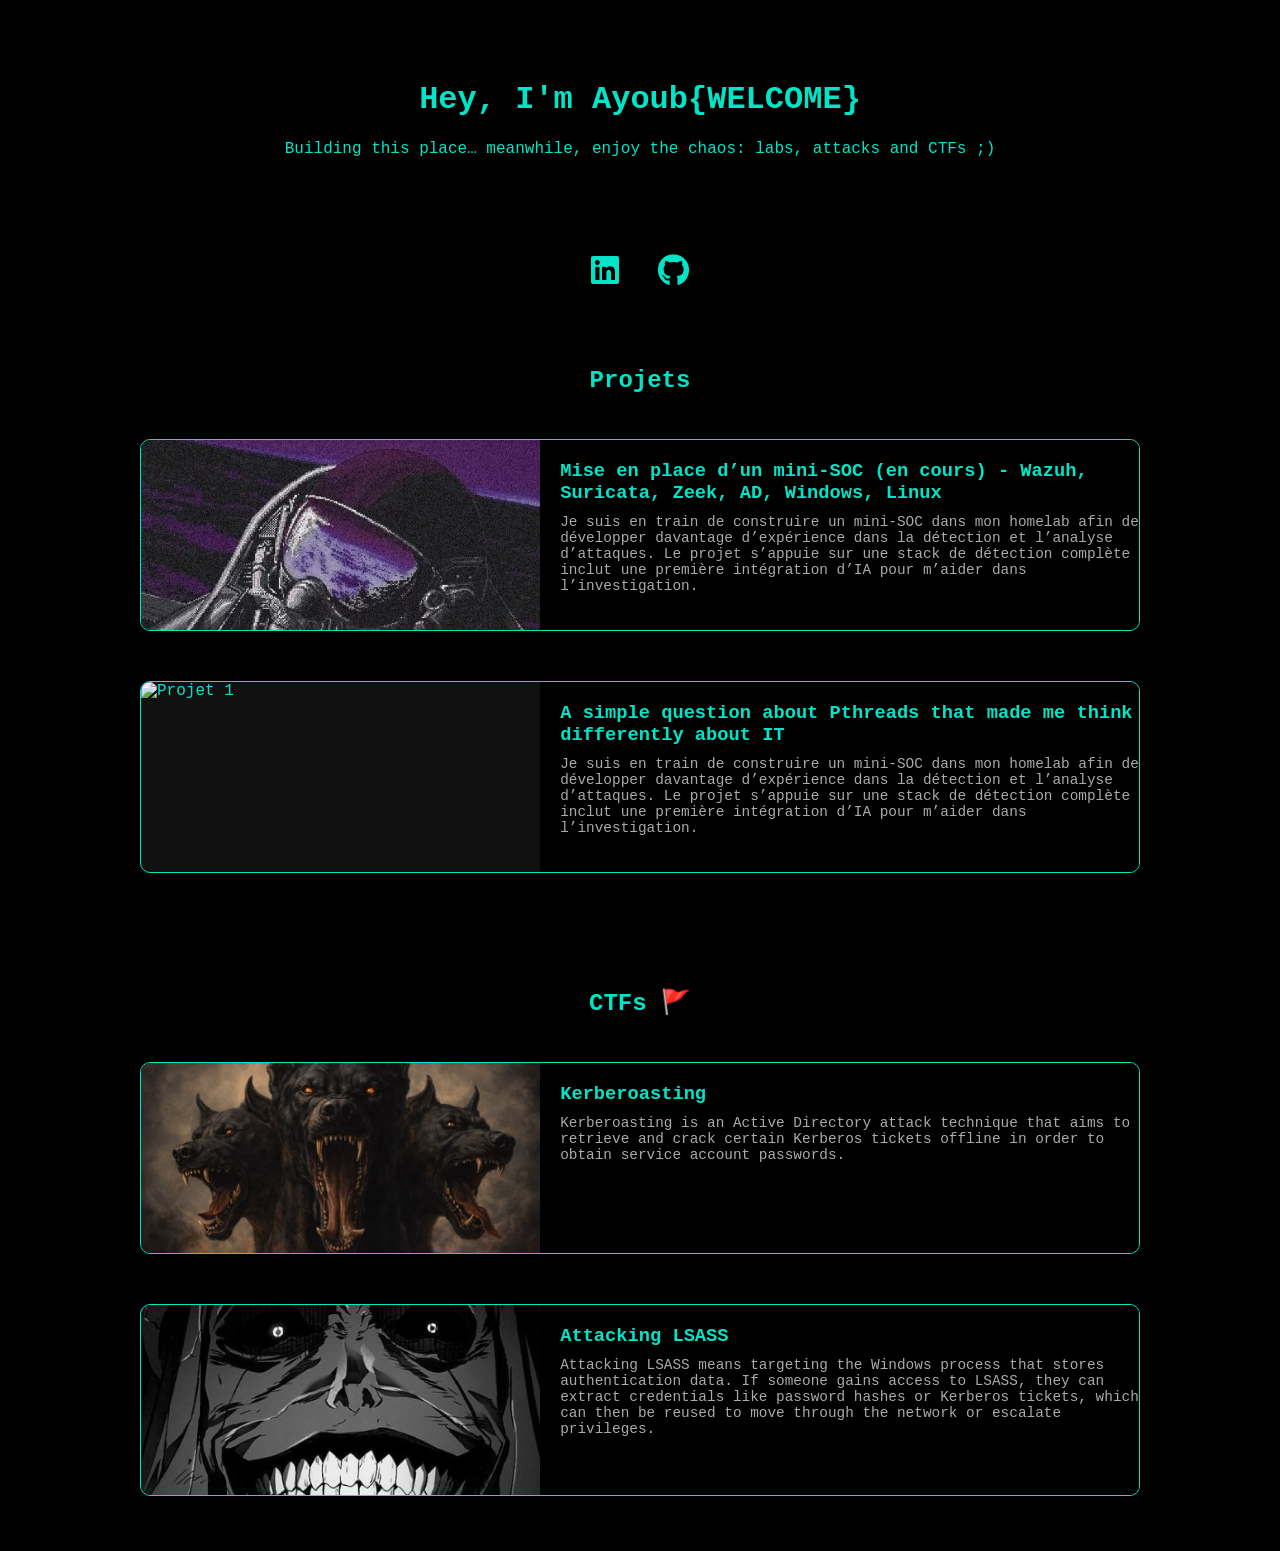
==== index.html @ e1ca1697 "Update" ====
<!DOCTYPE html>
<html lang="fr">
<head>
  <meta charset="UTF-8" />
  <link rel="icon" href="images/icone.jpg" type="image/png">   
  <title>Mon Portfolio Cyber</title>
  <link rel="stylesheet" href="stylr.css" />
  <link rel="stylesheet" href="https://cdnjs.cloudflare.com/ajax/libs/font-awesome/6.0.0/css/all.min.css" />
</head>
<body>
  <!-- Bienvenue -->
  <div class="welcome">
    <h1 class="typewriter">Hey, I'm Ayoub{WELCOME} </h1>   
    <p>Building this place… meanwhile, enjoy the chaos: labs, attacks and CTFs ;)</p>
  </div>

  <!-- Icônes dynamiques -->
  <div class="social-icons">
    <a href="https://www.linkedin.com/in/ayoub-kb/" target="_blank"><i class="fab fa-linkedin"></i></a>
    <a href="https://github.com/AYOUB-KB" target="_blank"><i class="fab fa-github"></i></a>
  </div>

  <!-- Section Projets -->
  <section id="projets" class="section">
    <h2>Projets</h2>
    <div class="cards">
      <div class="card" onclick="window.location='projets/projet.html'">
        <div class="card-image">
          <img src="images/1.png" alt="Projet 1" />
        </div>
        <div class="card-desc">
          <h3>Mise en place d’un mini‑SOC (en cours) - Wazuh, Suricata, Zeek, AD, Windows, Linux</h3>
          <p>Je suis en train de construire un mini‑SOC dans mon homelab afin de développer davantage d’expérience dans la détection et l’analyse d’attaques. Le projet s’appuie sur une stack de détection complète et inclut une première intégration d’IA pour m’aider dans l’investigation.</p>
        </div>
      </div>

       <div class="card" onclick="window.location='projets/article.html'">
        <div class="card-image">
          <img src="images/5.png" alt="Projet 1" />
        </div>
        <div class="card-desc">
          <h3>A simple question about Pthreads that made me think differently about IT</h3>
          <p>Je suis en train de construire un mini‑SOC dans mon homelab afin de développer davantage d’expérience dans la détection et l’analyse d’attaques. Le projet s’appuie sur une stack de détection complète et inclut une première intégration d’IA pour m’aider dans l’investigation.</p>
        </div>
       </div>
     
    </div>
  </section>

  <!-- Section CTF -->
  <section id="ctfs" class="section">
    <h2>CTFs 🚩 </h2>
    <div class="cards">
      <div class="card" onclick="window.location='ctfs/ctf1.html'">
        <div class="card-image">
          <img src="images/6.png" alt="CTF 1" />
        </div>
        <div class="card-desc">
          <h3>Kerberoasting</h3>
          <p>Kerberoasting is an Active Directory attack technique that aims to retrieve and crack certain Kerberos tickets offline in order to obtain service account passwords.</p>
        </div>
      </div>
      <div class="card" onclick="window.location='ctfs/ctf2.html'">
        <div class="card-image">
          <img src="images/7.png" alt="CTF 2" />
        </div>
        <div class="card-desc">
          <h3>Attacking LSASS</h3>
          <p>Attacking LSASS means targeting the Windows process that stores authentication data. If someone gains access to LSASS, they can extract credentials like password hashes or Kerberos tickets, which can then be reused to move through the network or escalate privileges.</p>
        </div>
      </div>
    </div>
  </section>
</body>
</html>
---- stylr.css ----
body {
  background: #000;
  color: #00e5c8;
  font-family: 'Courier New', monospace;
  margin: 0;
  padding: 0;
}

/* Bienvenue */
.welcome {
  text-align: center;
  padding: 60px 20px;
  animation: fadeIn 2s ease-in-out;
}

@keyframes fadeIn {
  from { opacity: 0; transform: translateY(20px); }
  to { opacity: 1; transform: translateY(0); }
}

.flag {
  font-size: 3rem;
  color: #00e5c8;
  text-shadow: 0 0 10px #00e5c8;
  animation: wave 2s ease-in-out infinite;
}

@keyframes wave {
  0%, 100% { transform: translateY(0); }
  50% { transform: translateY(-10px); }
}

/* Icônes sociaux */
.social-icons {
  text-align: center;
  padding: 20px;
}

.social-icons i {
  color: #00e5c8;
  font-size: 2rem;
  margin: 0 15px;
  transition: 0.3s;
}

.social-icons i:hover {
  color: #ff00ff;
  transform: scale(1.2);
}

/* Sections */
.section {
  padding: 40px 20px;
  max-width: 1000px;
  margin: 0 auto;
}

.section h2 {
  text-align: center;
  margin-bottom: 30px;
  color: #00e5c8;
}

/* Cartes */
.cards {
  display: flex;
  flex-wrap: wrap;
  justify-content: center;
  gap: 20px;
}

.card {
  display: flex;
  width: 1000px;
  height: 190px;
  background: #111;
  border: 1px solid #00e5c8;
  border-radius: 10px;
  overflow: hidden;
  cursor: pointer;
  transition: 0.3s;
  margin: 15px auto;
}

.card:hover {
  transform: scale(1.03);
  box-shadow: 0 0 20px #00e5c8;
}

.card-image {
  flex: 0 0 40%;
  overflow: hidden;
}

.card-image img {
  width: 100%;
  height: 100%;
  object-fit: cover;
}

.card-desc {
  flex: 0 0 60%;
  padding: 20px;
  background: #000;
  color: #00e5c8;
}   

.card-desc h3 {
  margin: 0 0 10px;
  color: #00e5c8;
}

.card-desc p {
  margin: 0;
  color: #aaa;
  font-size: 0.9rem;
}   
.project-container {
  max-width: 800px;
  margin: 60px auto;
  padding: 20px;
  color: #00e5c8;
  font-family: 'Courier New', monospace;
  opacity: 0;
  transform: translateY(30px);
  animation: slideIn 1s ease-out 0.3s forwards;
}

@keyframes slideIn {
  to { opacity: 1; transform: translateY(0); }
}

.project-img {
  width: 100%;
  border: 1px solid #00e5c8;
  border-radius: 8px;
  margin: 20px 0;
  opacity: 0;
  animation: fadeIn 2s ease-in-out 0.5s forwards;
}

@keyframes fadeIn {
  to { opacity: 1; }
}

.back {
  color: #00e5c8;
  text-decoration: none;
}
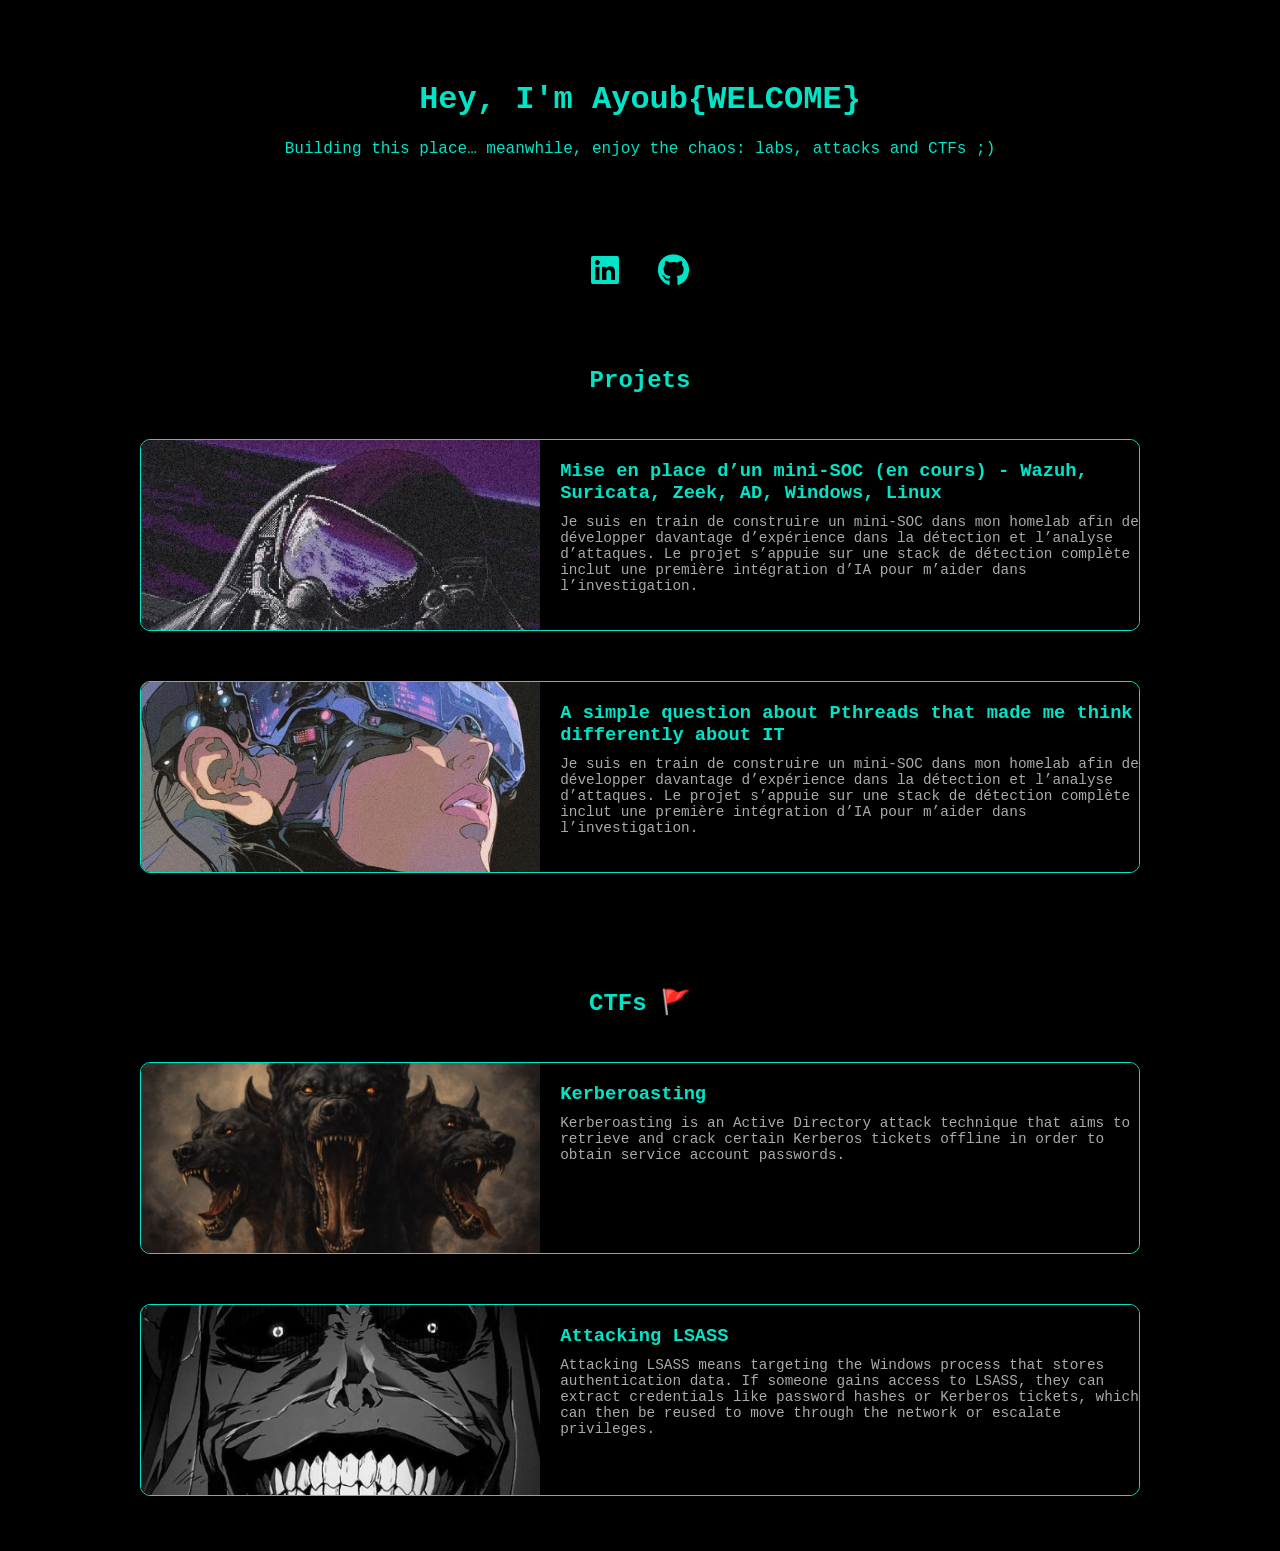
==== commit 87c62b55: "Update1" ====
--- a/index.html
+++ b/index.html
@@ -36,7 +36,7 @@
 
        <div class="card" onclick="window.location='projets/article.html'">
         <div class="card-image">
-          <img src="images/5.png" alt="Projet 1" />
+          <img src="images/3.png" alt="Projet 1" />
         </div>
         <div class="card-desc">
           <h3>A simple question about Pthreads that made me think differently about IT</h3>
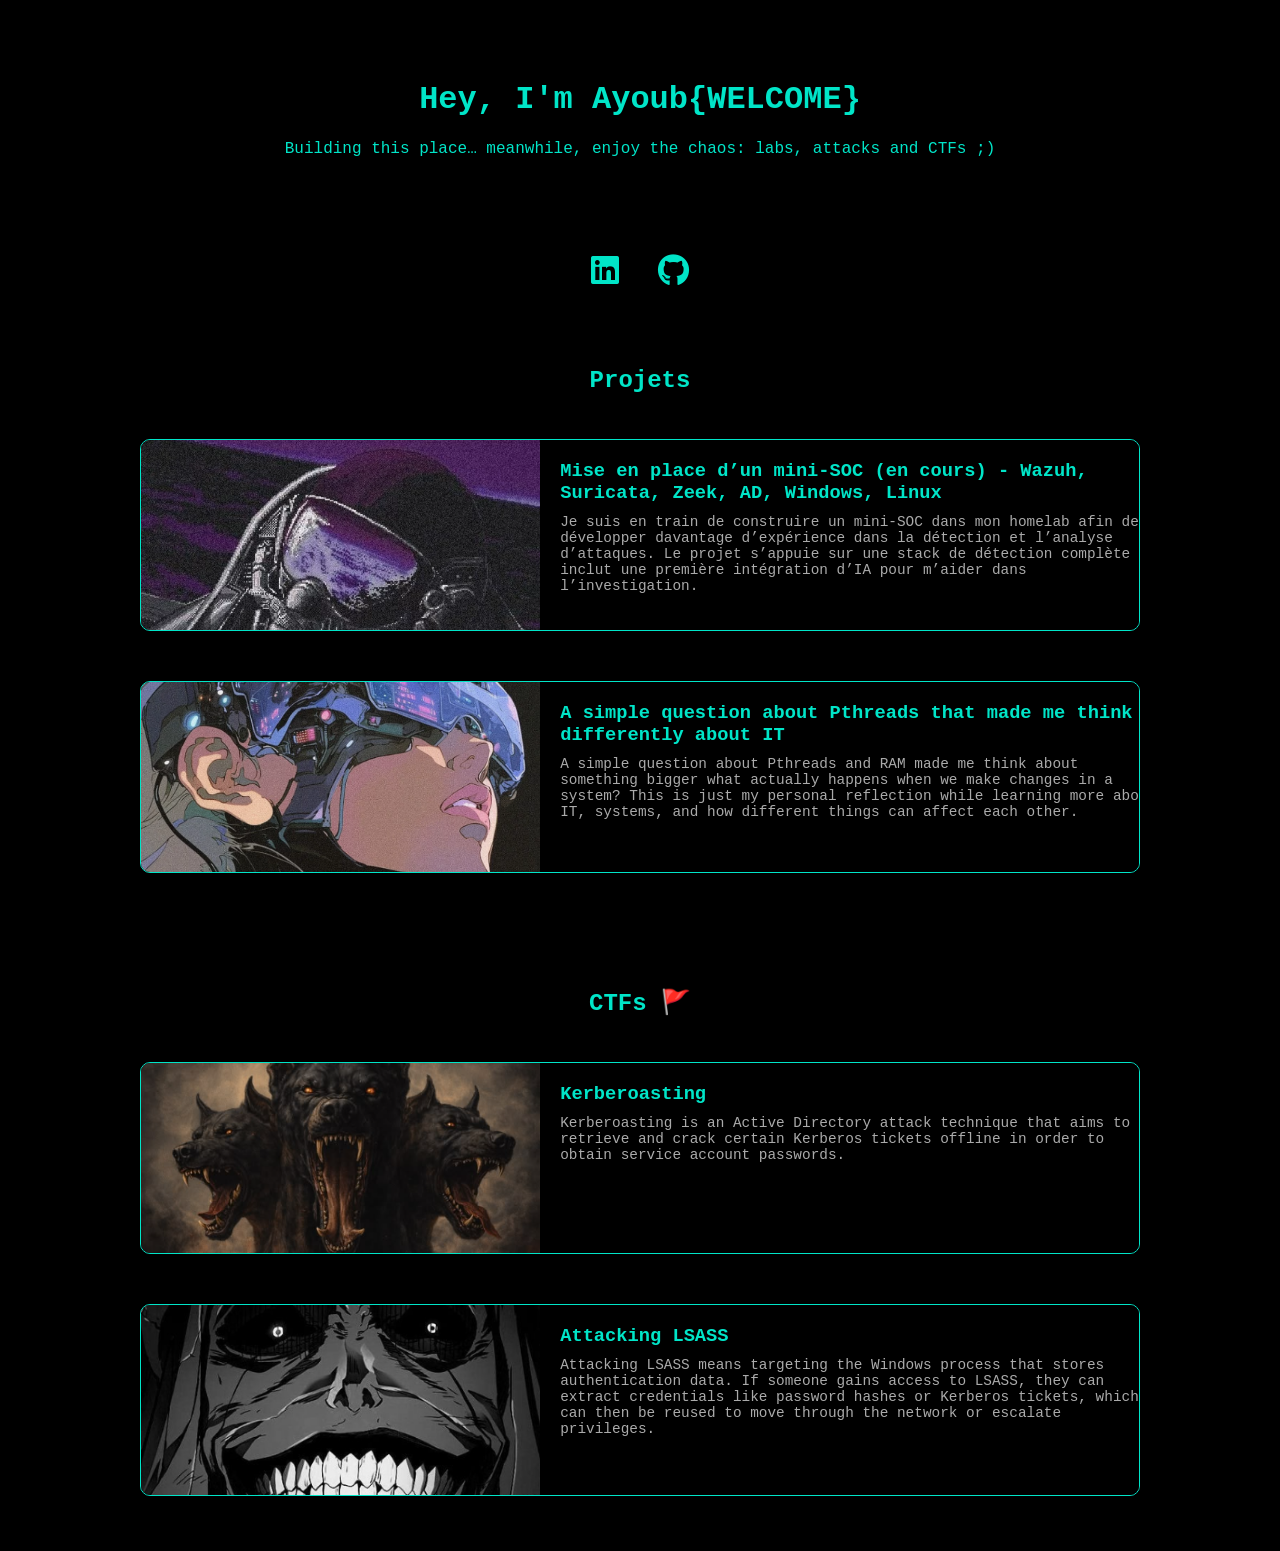
==== commit ca1b19aa: "Update2" ====
--- a/index.html
+++ b/index.html
@@ -40,7 +40,8 @@
         </div>
         <div class="card-desc">
           <h3>A simple question about Pthreads that made me think differently about IT</h3>
-          <p>Je suis en train de construire un mini‑SOC dans mon homelab afin de développer davantage d’expérience dans la détection et l’analyse d’attaques. Le projet s’appuie sur une stack de détection complète et inclut une première intégration d’IA pour m’aider dans l’investigation.</p>
+          <p>A simple question about Pthreads and RAM made me think about something bigger what actually happens when we make changes in a system? This is just my personal reflection while learning more about IT, systems, and how different things can affect each other.
+</p>
         </div>
        </div>
      
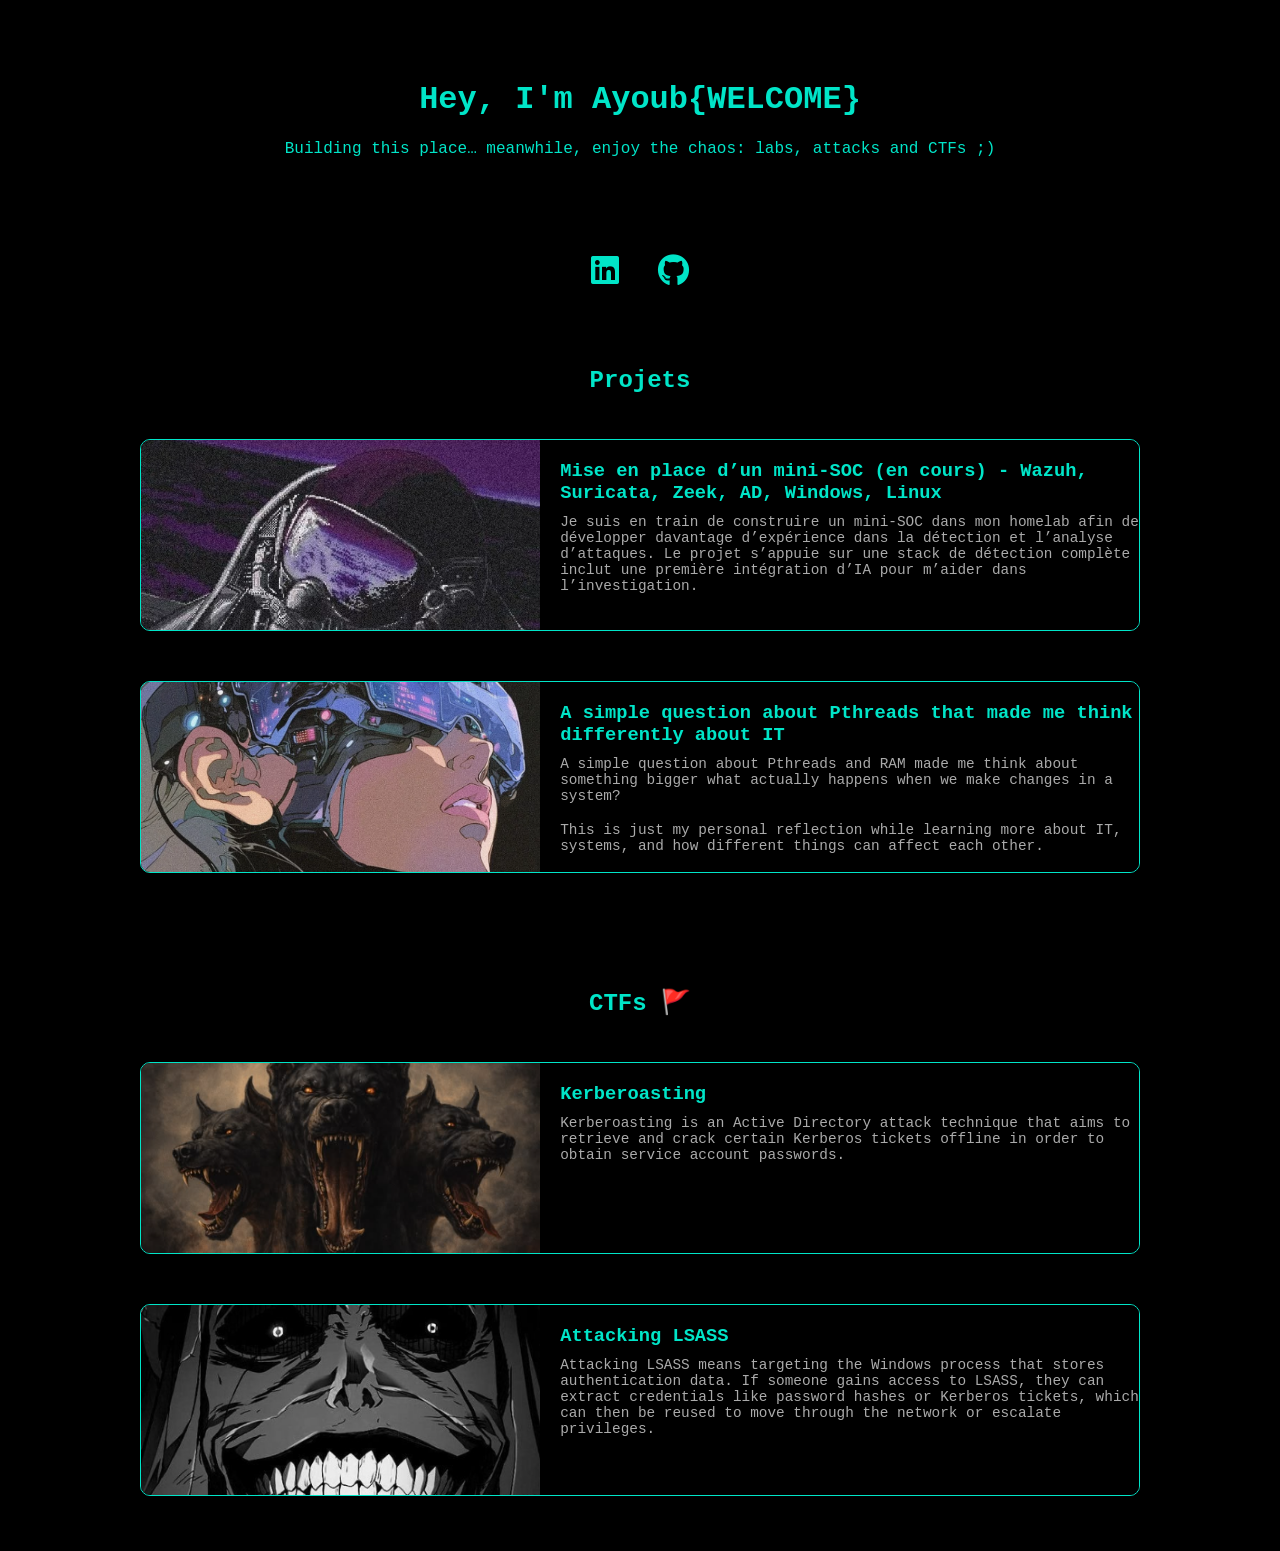
==== commit 7c3e0d41: "Update2" ====
--- a/index.html
+++ b/index.html
@@ -40,8 +40,8 @@
         </div>
         <div class="card-desc">
           <h3>A simple question about Pthreads that made me think differently about IT</h3>
-          <p>A simple question about Pthreads and RAM made me think about something bigger what actually happens when we make changes in a system? This is just my personal reflection while learning more about IT, systems, and how different things can affect each other.
-</p>
+          <p>A simple question about Pthreads and RAM made me think about something bigger what actually happens when we make changes in a system?</p></br>
+          <p>This is just my personal reflection while learning more about IT, systems, and how different things can affect each other.</p>
         </div>
        </div>
      
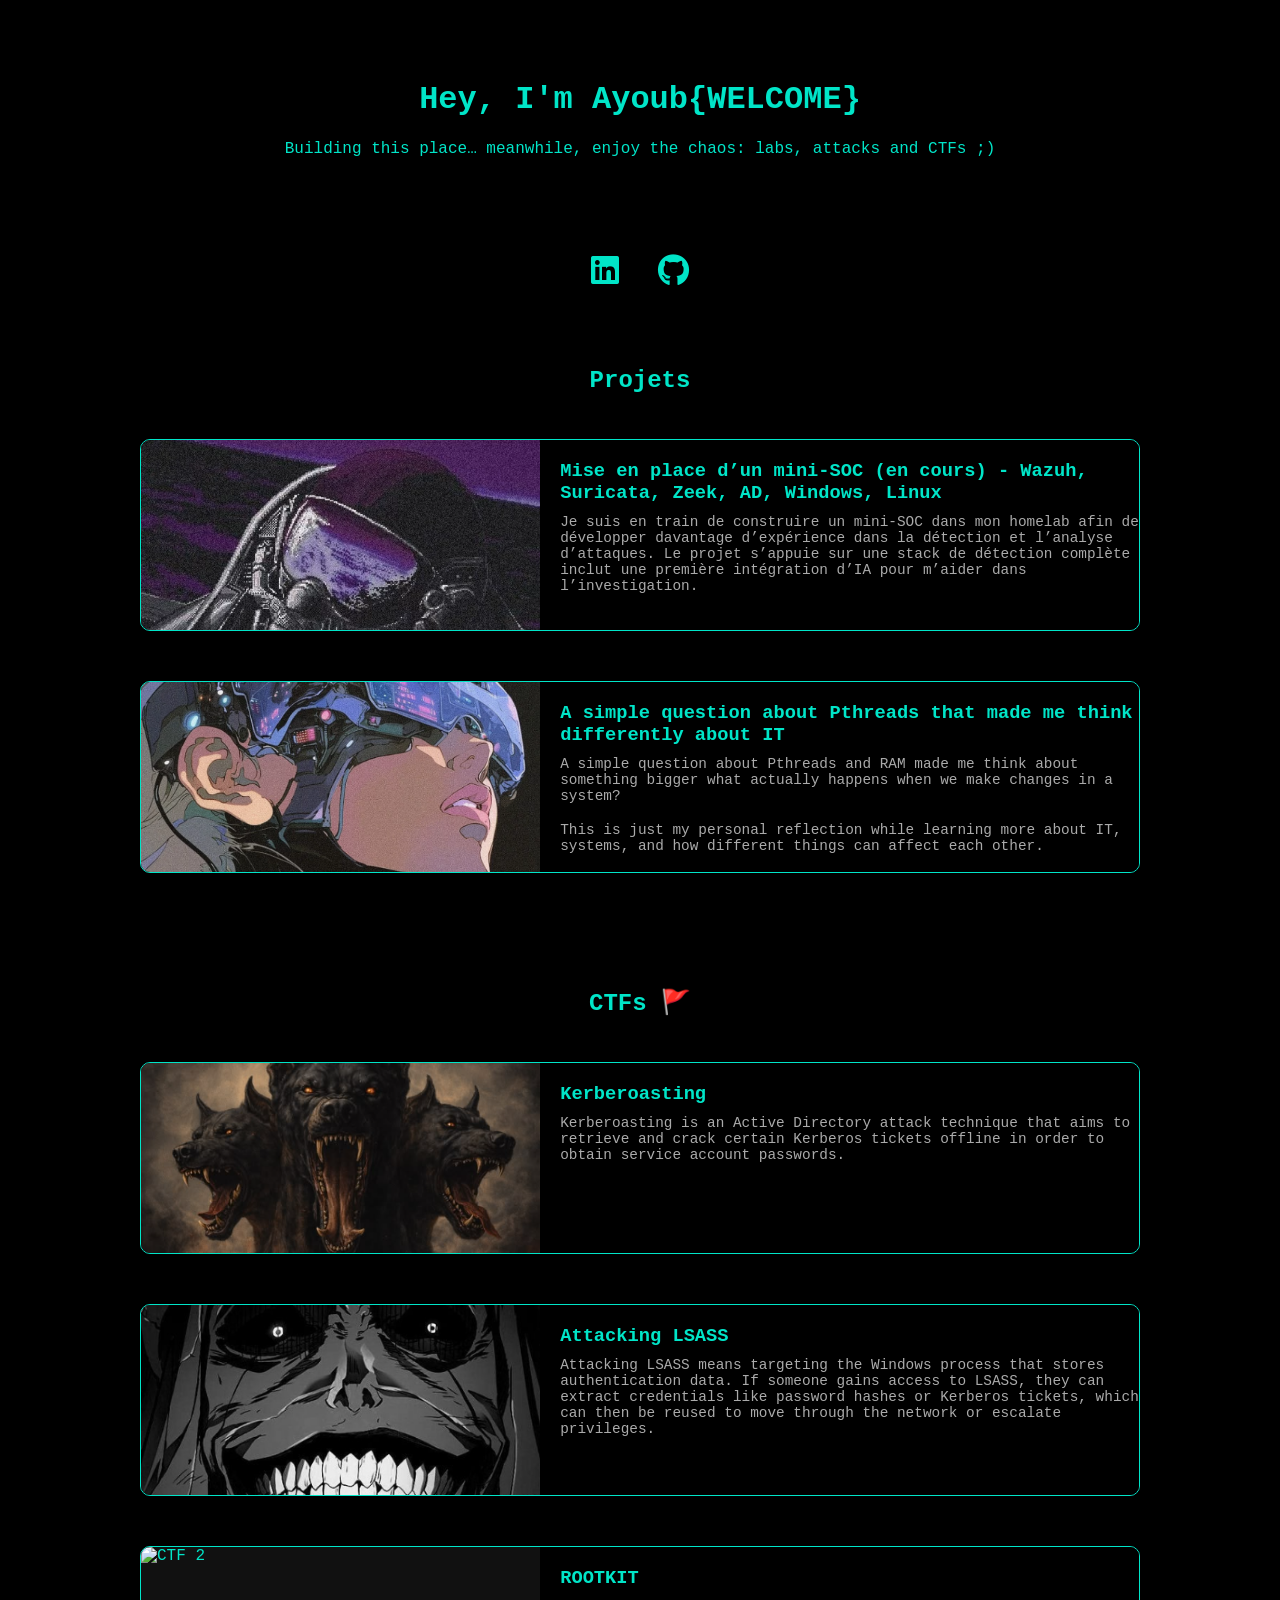
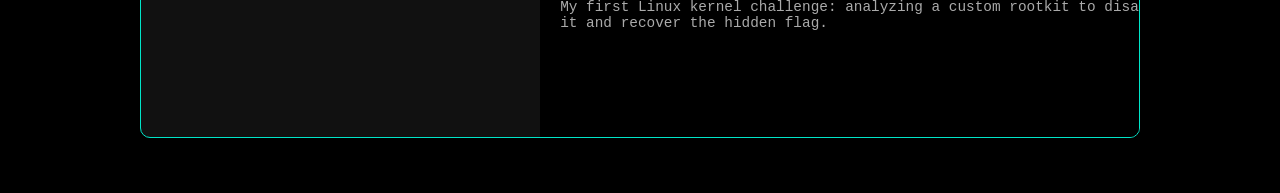
==== commit 53aecbd5: "Update5" ====
--- a/index.html
+++ b/index.html
@@ -70,6 +70,16 @@
           <p>Attacking LSASS means targeting the Windows process that stores authentication data. If someone gains access to LSASS, they can extract credentials like password hashes or Kerberos tickets, which can then be reused to move through the network or escalate privileges.</p>
         </div>
       </div>
+        <div class="card" onclick="window.location='ctfs/ctf2.html'">
+        <div class="card-image">
+          <img src="images/10.png" alt="CTF 2" />
+        </div>
+        <div class="card-desc">
+          <h3>ROOTKIT</h3>
+          <p>My first Linux kernel challenge: analyzing a custom rootkit to disarm it and recover the hidden flag.</p>
+        </div>
+      </div>
+
     </div>
   </section>
 </body>
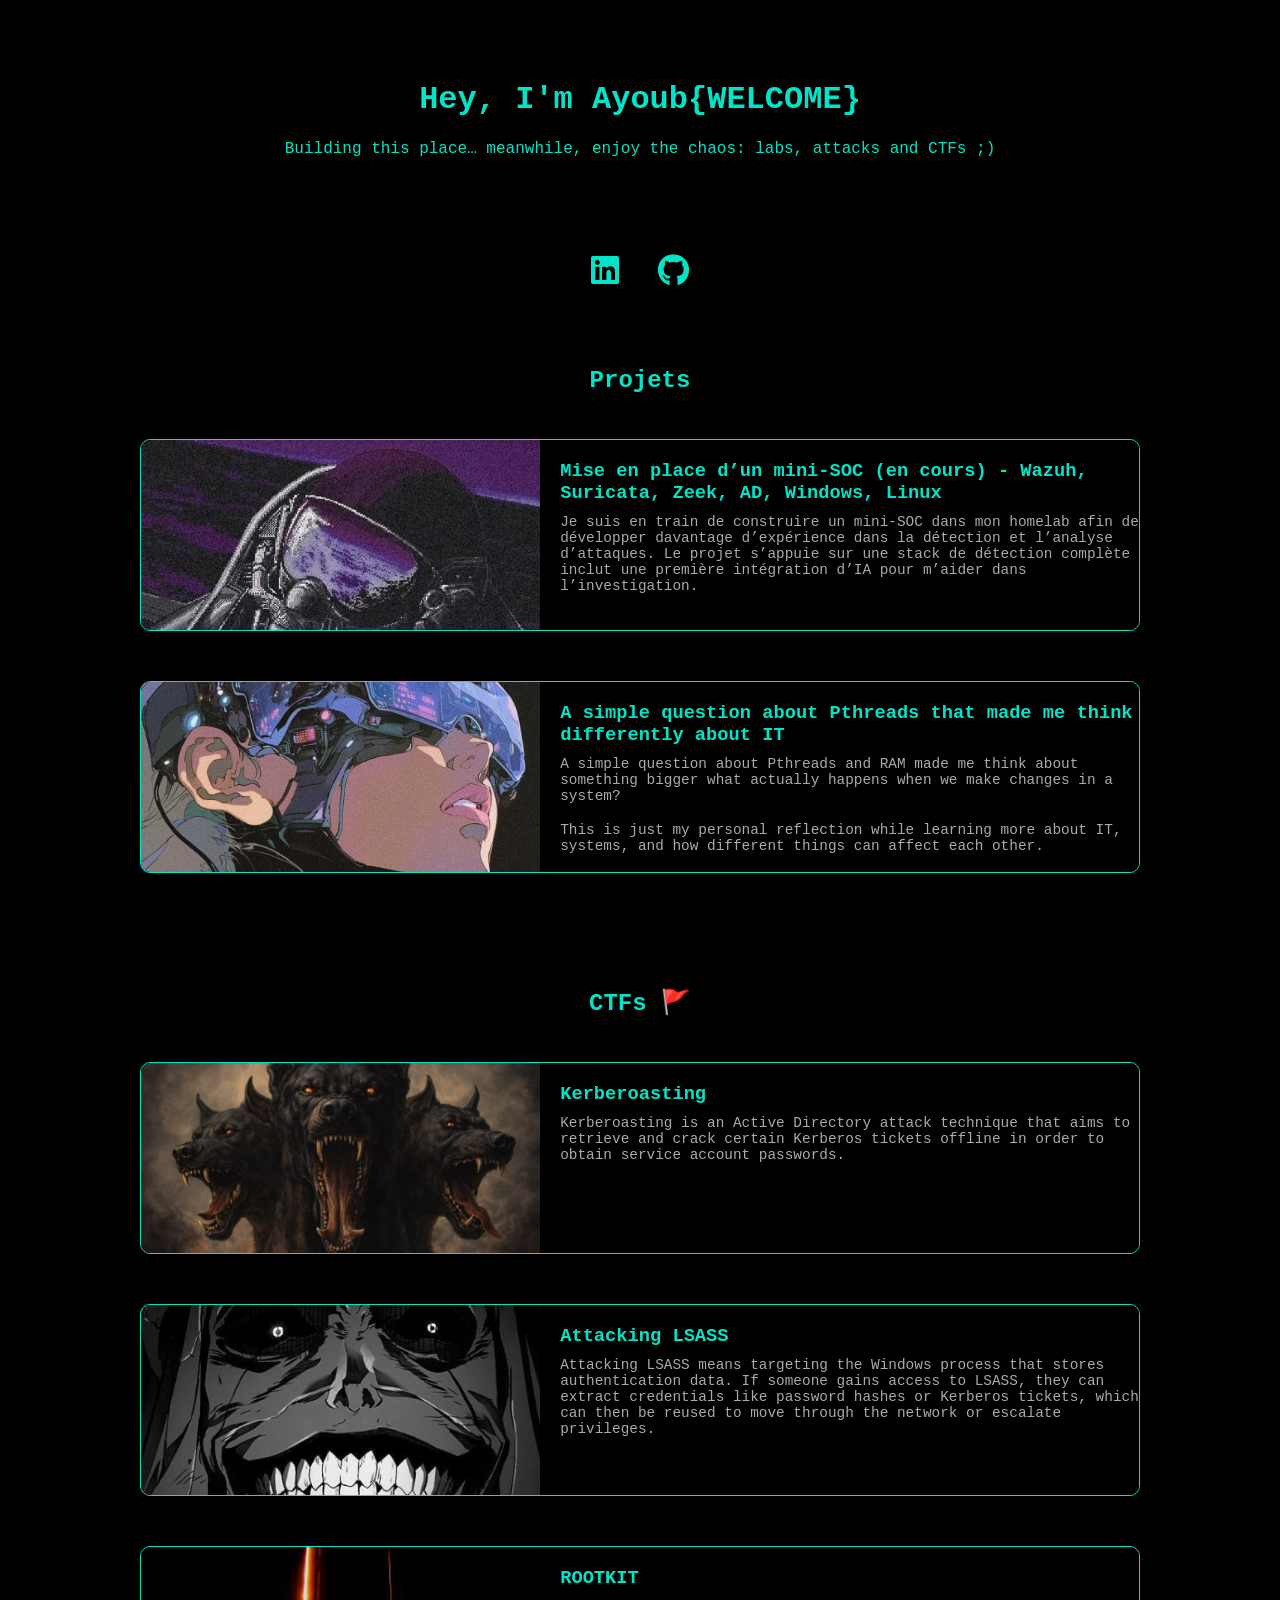
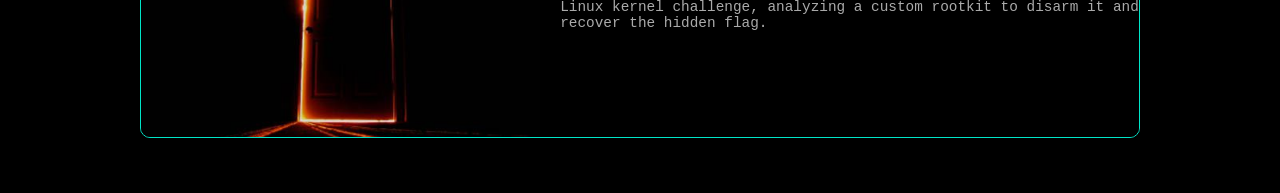
==== commit 1658ccbc: "Update6" ====
--- a/index.html
+++ b/index.html
@@ -70,13 +70,13 @@
           <p>Attacking LSASS means targeting the Windows process that stores authentication data. If someone gains access to LSASS, they can extract credentials like password hashes or Kerberos tickets, which can then be reused to move through the network or escalate privileges.</p>
         </div>
       </div>
-        <div class="card" onclick="window.location='ctfs/ctf2.html'">
+        <div class="card" onclick="window.location='ctfs/ctf3.html'">
         <div class="card-image">
           <img src="images/10.png" alt="CTF 2" />
         </div>
         <div class="card-desc">
           <h3>ROOTKIT</h3>
-          <p>My first Linux kernel challenge: analyzing a custom rootkit to disarm it and recover the hidden flag.</p>
+          <p>Linux kernel challenge, analyzing a custom rootkit to disarm it and recover the hidden flag.</p>
         </div>
       </div>
 
